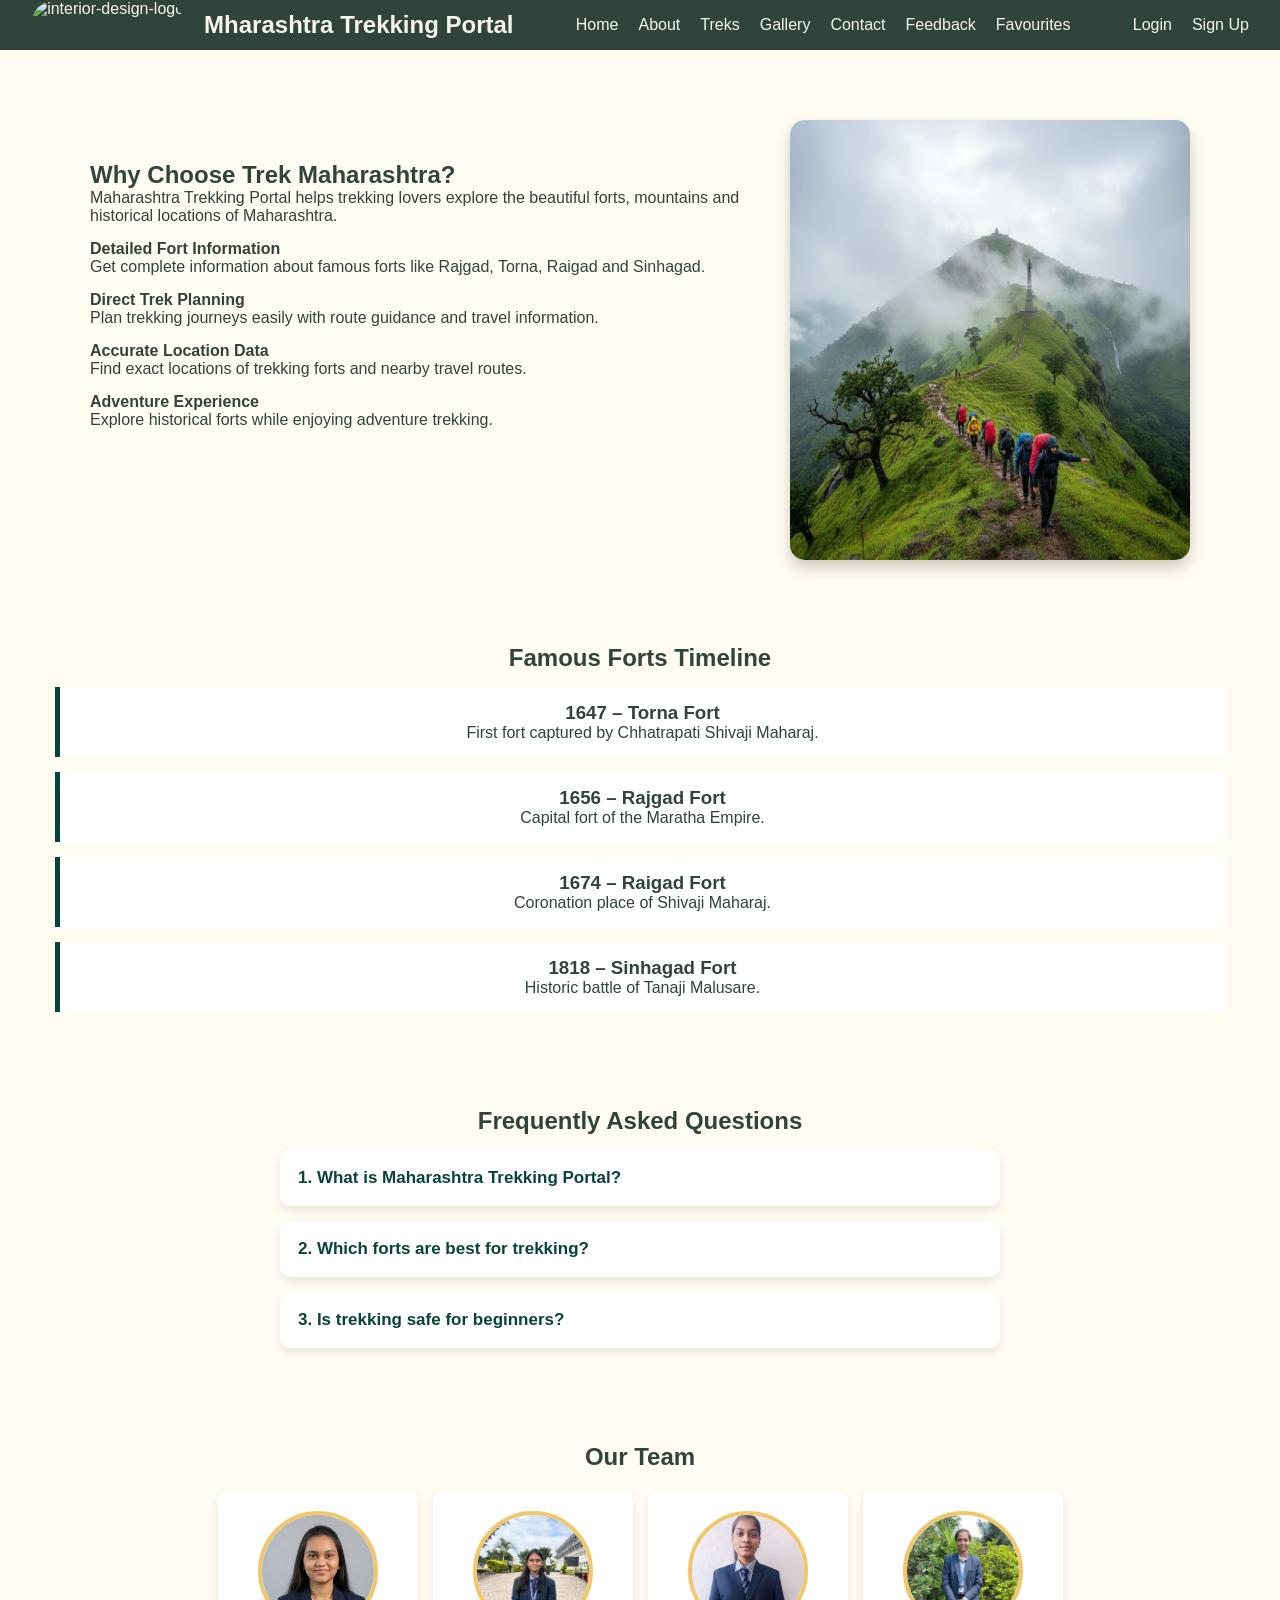
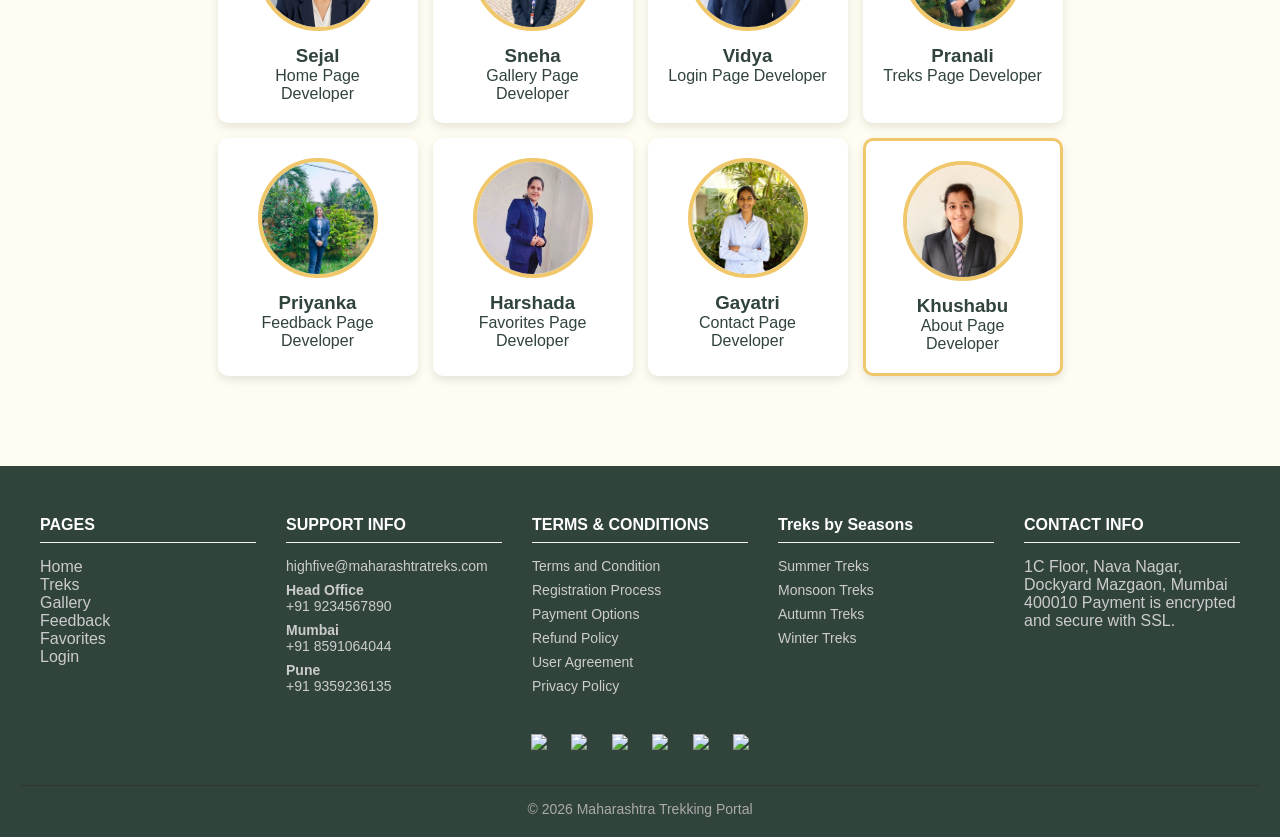
==== pages/about.html @ afc4ba64 "code added in about.html" ====
<!DOCTYPE html>
<html lang="en">

<head>
    <meta charset="UTF-8">
    <meta name="viewport" content="width=device-width, initial-scale=1.0">
    <title>About - Maharashtra Trekking Portal</title>
    <link rel="stylesheet" href="./../css/about.css">
</head>

<body>

    <!-- Navbar -->
    <header>
        <div class="main-containe">
            <div class="navbar-main-container">
                <div class="logo-container">
                    <img src="./../images/trek-logo.png" alt="interior-design-logo" height="50px" class="main-logo">
                    <b class="project-name">Mharashtra Trekking Portal</b>
                </div>

                <div class="menu-toggle" onclick="toggleMenu()">☰</div>

                <div class="nav-links-container" id="navMenu">
                    <a href="./../index.html" class="nav-text-container"> Home</a>
                    <a href="./../pages/about.html" class="nav-text-container">About</a>
                    <a href="./../pages/trek.html" class="nav-text-container">Treks</a>
                    <a href="./../pages/gallery.html" class="nav-text-container">Gallery</a>
                    <a href="./../pages/contact.html" class="nav-text-container">Contact</a>
                    <a href="./../pages/feedback.html" class="nav-text-container">Feedback</a>
                    <a href="./../pages/favourite.html" class="nav-text-container">Favourites</a>
                </div>

                <div class="auth-links-containar">
                    <a href="./../pages/login.html" class="nav-text-container">Login</a>
                    <a href="./../pages/signup.html" class="nav-text-container">Sign Up</a>
                </div>
            </div>

    </header>

    <!-- WHY CHOOSE SECTION -->
    <section class="why-choose">

        <div class="why-container">

            <div class="why-text">

                <h2>Why Choose Trek Maharashtra?</h2>

                <p>
                    Maharashtra Trekking Portal helps trekking lovers explore the beautiful forts,
                    mountains and historical locations of Maharashtra.
                </p>

                <ul>

                    <li>
                        <strong>Detailed Fort Information</strong><br>
                        Get complete information about famous forts like Rajgad, Torna, Raigad and Sinhagad.
                    </li>

                    <li>
                        <strong>Direct Trek Planning</strong><br>
                        Plan trekking journeys easily with route guidance and travel information.
                    </li>

                    <li>
                        <strong>Accurate Location Data</strong><br>
                        Find exact locations of trekking forts and nearby travel routes.
                    </li>

                    <li>
                        <strong>Adventure Experience</strong><br>
                        Explore historical forts while enjoying adventure trekking.
                    </li>

                </ul>

            </div>


            <div class="why-image">

                <img src="./../images/treking.png" alt="Trekking Image">

            </div>

        </div>

    </section>

    <!-- TIMELINE -->
    <section class="timeline">

        <h2>Famous Forts Timeline</h2>

        <div class="timeline-item">
            <h3>1647 – Torna Fort</h3>
            <p>First fort captured by Chhatrapati Shivaji Maharaj.</p>
        </div>

        <div class="timeline-item">
            <h3>1656 – Rajgad Fort</h3>
            <p>Capital fort of the Maratha Empire.</p>
        </div>

        <div class="timeline-item">
            <h3>1674 – Raigad Fort</h3>
            <p>Coronation place of Shivaji Maharaj.</p>
        </div>

        <div class="timeline-item">
            <h3>1818 – Sinhagad Fort</h3>
            <p>Historic battle of Tanaji Malusare.</p>
        </div>

    </section>

    <!-- FAQ -->
    <section class="faq">

        <h2>Frequently Asked Questions</h2>

        <div class="faq-item">

            <button onclick="showAnswer(1)" class="faq-question">
                1. What is Maharashtra Trekking Portal?
            </button>

            <div class="faq-answer">
                <p id="faq1"></p>
            </div>

        </div>


        <div class="faq-item">

            <button onclick="showAnswer(2)" class="faq-question">
                2. Which forts are best for trekking?
            </button>

            <div class="faq-answer">
                <p id="faq2"></p>
            </div>

        </div>


        <div class="faq-item">

            <button onclick="showAnswer(3)" class="faq-question">
                3. Is trekking safe for beginners?
            </button>

            <div class="faq-answer">
                <p id="faq3"></p>
            </div>

        </div>

    </section>

    <!-- TEAM -->
    <section class="team">

        <h2>Our Team</h2>

        <div class="team-container">

            <div class="member">
                <img src="./../images/sejal.jpeg">
                <h3>Sejal</h3>
                <p>Home Page Developer</p>
            </div>

            <div class="member">
                <img src="./../images/sneha.jpeg">
                <h3>Sneha</h3>
                <p>Gallery Page Developer</p>
            </div>

            <div class="member">
                <img src="./../images/vidya.jpeg">
                <h3>Vidya</h3>
                <p>Login Page Developer</p>
            </div>

            <div class="member">
                <img src="./../images/pranali.jpeg">
                <h3>Pranali</h3>
                <p>Treks Page Developer</p>
            </div>

            <div class="member">
                <img src="./../images/priyanka.jpeg">
                <h3>Priyanka</h3>
                <p>Feedback Page Developer</p>
            </div>

            <div class="member">
                <img src="./../images/harshada.jpeg">
                <h3>Harshada</h3>
                <p>Favorites Page Developer</p>
            </div>

            <div class="member">
                <img src="./../images/gayatri.jpeg">
                <h3>Gayatri</h3>
                <p>Contact Page Developer</p>
            </div>

            <div class="member highlight">
                <img src="./../images/khushabu.jpg">
                <h3>Khushabu</h3>
                <p>About Page Developer</p>
            </div>

        </div>
    </section>

    <!-- Footer -->
    <footer class="main-footer">

        <div class="footer-container">


            <div class="footer-col">
                <h3>PAGES</h3>
                <a href="./../index.html">Home</a><br>
                <a href="./trek.html">Treks</a><br>
                <a href="./gallery.html">Gallery</a><br>
                <a href="./feedback.html">Feedback</a><br>
                <a href="./favourite.html">Favorites</a><br>
                <a href="./login.html">Login</a><br>
            </div>


            <div class="footer-col">
                <h3>SUPPORT INFO</h3>
                <p><a href="mailto:homiq@gmail.com">highfive@maharashtratreks.com</a></p>
                <p><strong>Head Office</strong><br><a href="tel:9234567890">+91 9234567890</a></p>
                <p><strong>Mumbai</strong><br><a href="tel:8591064044">+91 8591064044</a></p>
                <p><strong>Pune</strong><br><a href="tel:9359236135">+91 9359236135</a></p>
            </div>

            <div class="footer-col">
                <h3>TERMS & CONDITIONS</h3>
                <p>Terms and Condition</p>
                <p>Registration Process</p>
                <p>Payment Options</p>
                <p>Refund Policy</p>
                <p>User Agreement</p>
                <p>Privacy Policy</p>
            </div>


            <div class="footer-col">
                <h3>Treks by Seasons</h3>
                <p><a href="#">Summer Treks</a></p>
                <p><a href="#">Monsoon Treks</a></p>
                <p><a href="#">Autumn Treks</a></p>
                <p><a href="#">Winter Treks</a></p>
            </div>



            <div class="footer-col">
                <h3>CONTACT INFO</h3>
                <a href="https://maps.app.goo.gl/Z1JZnKfSWdZ5woG98" target="_blank" rel="noopener">
                    1C Floor, Nava Nagar, Dockyard
                    Mazgaon, Mumbai 400010
                    Payment is encrypted and secure with SSL.</a>
            </div>

        </div>

        <div class="social-icons">
            <a href="https://www.facebook.com/maharashtratreks/" target="_blank">
                <img src="./../images/facebook.png" width="30"></a>

            <a href="https://www.instagram.com/maharashtratreks/" target="_blank">
                <img src="./../images/instagram.png" width="30"></a>

            <a href="https://www.youtube.com/@maharashtratreks" target="_blank">
                <img src="./../images/youtub.png" width="30"></a>

            <a href="https://web.whatsapp.com/maharashtratreks/" target="_blank">
                <img src="./../images/whatapp.png" width="30"></a>

            <a href="https://www.inlinkedin.com/maharashtratreks/" target="_blank">
                <img src="./../images/linkedin.png" width="30"></a>

            <a href="https://web.twitter.com/maharashtratreks/" target="_blank">
                <img src="./../images/twitter.png" width="30"></a>

        </div>

        <div class="footer-bottom">
            © 2026 Maharashtra Trekking Portal
        </div>
    </footer>

    <script src="./../js/about.js"></script>
</body>

</html>
---- css/about.css ----
body {
    font-family: Arial;
    margin: 0;
    background: #f7f5eb;
    color: #31443b;
    overflow-x: hidden;
}

/* NAVBAR */
* {
    margin: 0;
    padding: 0;
    box-sizing: border-box;
    font-family: "Poppins", sans-serif;
}

body {
    font-family: Arial, sans-serif;
    background-color: rgb(255, 252, 241);
}

.navbar-main-container {
    background-color: #31443b;
    color: #f7f5eb;
    display: flex;
    justify-content: space-around;
    align-items: center;
    position: fixed;
    top: 0;

    width: 100%;
    z-index: 1000;
}

.main-container {
    height: 600px;
    width: 1527px;
}

.logo-container {
    display: flex;
    align-items: center;
    gap: 20px;
}

.project-name {
    font-size: 24px;
    font-weight: bold;
    cursor: pointer;
    font-family: "Poppins", sans-serif;
}

.main-logo {
    border-radius: 60px;

}

.nav-links-container {
    display: flex;
    gap: 20px;
    cursor: pointer;
    color: #f7f5eb;
}

.nav-text-container {
    color: #f7f5eb;
    text-decoration: none;

}

.nav-text-container:hover {
    color: #f0c76b;
}

.auth-links-containar {
    display: flex;
    gap: 20px;
    cursor: pointer;
}

.main-container {
    height: 600px;
    width: 1527px;
}

/* HAMBURGER BUTTON */
.menu-toggle {
    display: none;
    font-size: 28px;
    cursor: pointer;
    color: white;
}

/* MOBILE VIEW */
@media screen and (max-width:768px) {

    .menu-toggle {
        display: block;
    }

    .navbar-main-container {
        flex-wrap: wrap;
    }

    .nav-links-container {
        display: none;
        flex-direction: column;
        width: 100%;
        text-align: center;
        background: #31443b;
    }

    .auth-links-containar {
        display: none;
        flex-direction: column;
        width: 100%;
        text-align: center;
        background: #31443b;
    }

    .nav-links-container.active,
    .auth-links-containar.active {
        display: flex;
    }

}

/* ================= TABLET (601px – 992px) ================= */
@media screen and (max-width:992px) {

    .navbar-main-container {
        flex-wrap: wrap;
        padding: 10px;
    }

    .nav-links-container {
        gap: 15px;
    }

    .main-container {
        width: 100%;
    }

}

/* ================= LARGE SCREEN ================= */
@media screen and (min-width:1200px) {

    .main-container {
        width: 100%;
    }

}


/* SECTIONS */

section {
    padding: 40px;
    text-align: center;
}

/* WHY CHOOSE */

.why-container {
    display: flex;
    align-items: center;
    justify-content: center;
    gap: 50px;
    flex-wrap: wrap;
    max-width: 1100px;
    margin: auto;
}

.why-text {
    flex: 1;
    text-align: left;
}

.why-text ul {
    list-style: none;
    padding: 0;
}

.why-text li {
    margin: 15px 0;
}

.why-image img {
    width: 400px;
    height: 440px;
    border-radius: 15px;
    box-shadow: 0 8px 15px rgba(0, 0, 0, 0.2);
    margin-top: 80px;
}

/* TEAM */

.team-container {
    display: flex;
    flex-wrap: wrap;
    justify-content: center;
    gap: 15px;
    width: 85%;
    margin-left: 90px;
    margin-top: 20px;
}

.member {
    background: white;
    padding: 20px;
    border-radius: 10px;
    width: 200px;
    box-shadow: 0 4px 10px rgba(0, 0, 0, 0.1);
}

.member img {
    width: 120px;
    height: 120px;
    object-fit: cover;
    border-radius: 50%;
    border: 4px solid #f0c76b;
    margin-bottom: 10px;
    transition: 0.3s;
}

.member img:hover {
    transform: scale(1.1);
}

.highlight {
    border: 3px solid #f0c76b;
}

/* TIMELINE */

.timeline-item {
    background: white;
    padding: 15px;
    margin: 15px;
    border-left: 5px solid #094438;
}

/* FAQ */

.faq {
    max-width: 800px;
    margin: auto;
}

.faq-item {
    background: white;
    margin: 15px 0;
    border-radius: 10px;
    box-shadow: 0 4px 10px rgba(0, 0, 0, 0.1);
    overflow: hidden;
}

.faq-question {
    width: 100%;
    text-align: left;
    background: white;
    color: #094438;
    border: none;
    padding: 18px;
    font-size: 17px;
    font-weight: bold;
    cursor: pointer;
}

.faq-question:hover {
    background: #fff;
    color: #efbf50;
}

.faq-answer {
    max-height: 0;
    overflow: hidden;
    transition: 0.4s;
    padding: 0 20px;
}

.faq-item.active .faq-answer {
    max-height: 120px;
}

.faq-answer p {
    margin: 10px 0;
}

/* FOOTER */
.main-footer {
    background: #31443b;
    color: #fff;
    padding: 50px 20px 20px;
    margin-top: 50px;
}

.footer-container {
    display: flex;
    justify-content: space-between;
    flex-wrap: wrap;
    gap: 30px;
    max-width: 1200px;
    margin: auto;
}

.footer-col {
    flex: 1 1 200px;
}

.footer-col h3 {
    margin-bottom: 15px;
    font-size: 16px;
    border-bottom: 1px solid #f6f1f1;
    padding-bottom: 8px;
}

.footer-col p {
    margin: 8px 0;
    font-size: 14px;
    color: #ccc;
    cursor: pointer;
    transition: 0.3s;
}

.footer-col p:hover {
    color: #fff;
}


.footer-col a {
    text-decoration: none;
    color: #ccc;
    transition: 0.3s;
}

.footer-col a:hover {
    color: #f0c76b;
}



.social-icons {
    text-align: center;
    margin-top: 30px;
}

.social-icons a {
    margin: 0 10px;
    font-size: 20px;
    cursor: pointer;
    transition: 0.3s;
}

.social-icons span:hover {
    color: #2E8B57;
}

.footer-bottom {
    text-align: center;
    margin-top: 30px;
    font-size: 14px;
    color: #aaa;
    border-top: 1px solid #333;
    padding-top: 15px;
}

@media (max-width: 768px) {

    .footer-container {
        flex-direction: column;
        text-align: center;
    }

    .footer-col {
        margin-bottom: 20px;
    }
}

body {
    font-family: Arial;

    margin: 0;
}

/* Main Wrapper */
.main-wrapper {
    min-height: 100vh;
    display: flex;
    flex-direction: column;
}

/* Center Card */
.content-card {
    background: white;
    width: 85%;
    max-width: 1100px;
    margin: 40px auto;
    padding: 30px;
    border-radius: 20px;
    box-shadow: 0 10px 30px rgba(0, 0, 0, 0.3);
    transition: 0.3s;
}

/* Dark mode card */
.dark-mode .content-card {
    background: #f5f2f2;
    color: white;
}

/* ============================= */
/* TABLET RESPONSIVE (1024px) */
/* ============================= */

@media screen and (max-width:1024px) {

    .navbar-main-container {
        padding: 10px 20px;
    }

    .project-name {
        font-size: 18px;
    }

    /* why choose */

    .why-container {
        flex-direction: column;
        text-align: center;
        gap: 30px;
    }

    .why-text {
        text-align: center;
    }

    .why-image img {
        width: 80%;
        height: auto;
    }

    /* team */

    .team-container {
        gap: 20px;
    }

    .member {
        width: 180px;
    }

}


/* ============================= */
/* MOBILE RESPONSIVE (768px) */
/* ============================= */

@media screen and (max-width:768px) {

    /* navbar */

    .hamburger {
        display: block;
    }

    .nav-links-container {
        display: none;
        flex-direction: column;
        position: absolute;
        top: 70px;
        left: 0;
        width: 100%;
        background: #31443b;
        padding: 20px 0;
    }

    .nav-links-container.active {
        display: flex;
    }

    .nav-links-container a {
        padding: 12px;
        font-size: 18px;
    }

    .auth-links-container {
        display: none;
    }

    /* why choose */

    .why-container {
        flex-direction: column;
        gap: 25px;
    }

    .why-text {
        text-align: center;
    }

    .why-image img {
        width: 90%;
        height: auto;
    }

    /* timeline */

    .timeline-item {
        margin: 10px 5px;
    }

    /* FAQ */

    .faq {
        width: 95%;
    }

    /* team */

    .team-container {
        flex-direction: column;
        align-items: center;
    }

    .member {
        width: 90%;
        max-width: 280px;
    }

}


/* Media Query */

/* ============================= */
/* SMALL MOBILE (480px) */
/* ============================= */

@media screen and (max-width:480px) {

    .project-name {
        font-size: 16px;
    }

    .main-logo {
        height: 40px;
    }

    /* section spacing */

    section {
        padding: 25px 15px;
    }

    /* headings */

    h2 {
        font-size: 22px;
    }

    /* why choose image */

    .why-image img {
        width: 100%;
    }

    /* footer */

    .footer-container {
        flex-direction: column;
        text-align: center;
    }

    .social-icons img {
        width: 25px;
    }

    .footer-bottom {
        font-size: 12px;
    }

}

/* ================= TABLET RESPONSIVE ================= */

@media screen and (max-width:1024px) {

    .project-name {
        font-size: 20px;
    }

    .why-container {
        flex-direction: column;
        text-align: center;
    }

    .why-text {
        text-align: center;
    }

    .why-image img {
        width: 80%;
        height: auto;
    }

    .team-container {
        gap: 20px;
    }

    .member {
        width: 180px;
    }

}

/* ================= MOBILE RESPONSIVE ================= */

@media screen and (max-width:768px) {

    /* show hamburger */

    .hamburger {
        display: block;
    }

    /* hide nav links */

    .nav-links-container {
        display: none;
        flex-direction: column;
        position: absolute;
        top: 70px;
        left: 0;
        width: 100%;
        background: #31443b;
        text-align: center;
        padding: 20px 0;
    }

    .nav-links-container.active {
        display: flex;
    }

    .nav-links-container a {
        padding: 12px;
        font-size: 18px;
    }

    .auth-links-container {
        display: none;
    }

    /* layout changes */

    .why-container {
        flex-direction: column;
        gap: 25px;
        margin-top: 60px;
    }

    .why-image img {
        width: 90%;
        height: auto;
    }

    .team-container {
        flex-direction: column;
        align-items: center;
    }

    .member {
        width: 90%;
        max-width: 280px;
    }

}

/* ================= SMALL MOBILE ================= */

@media screen and (max-width:480px) {

    .project-name {
        font-size: 16px;
    }

    .main-logo {
        height: 40px;
    }

    section {
        padding: 25px 15px;
    }

    h2 {
        font-size: 22px;
    }

    .why-image img {
        width: 100%;
    }

    .footer-container {
        flex-direction: column;
        text-align: center;
    }

    .footer-bottom {
        font-size: 12px;
    }

}
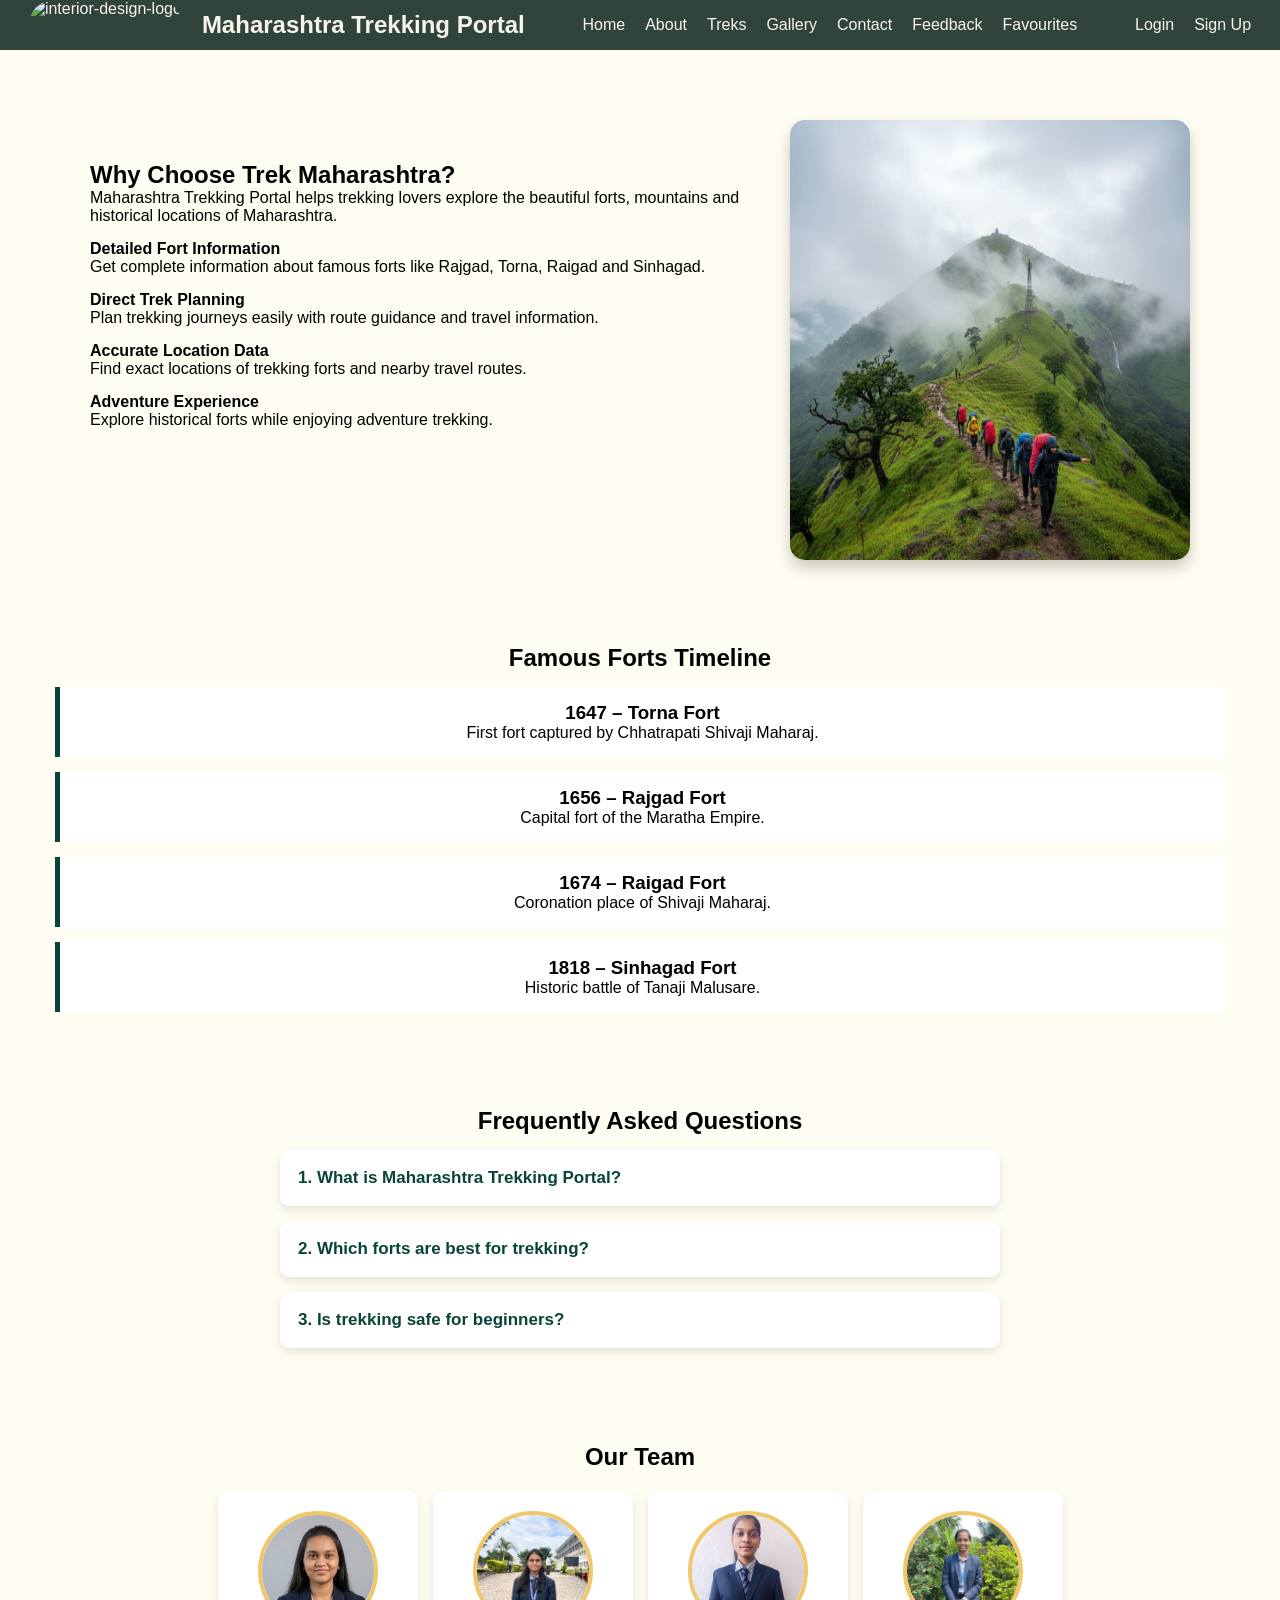
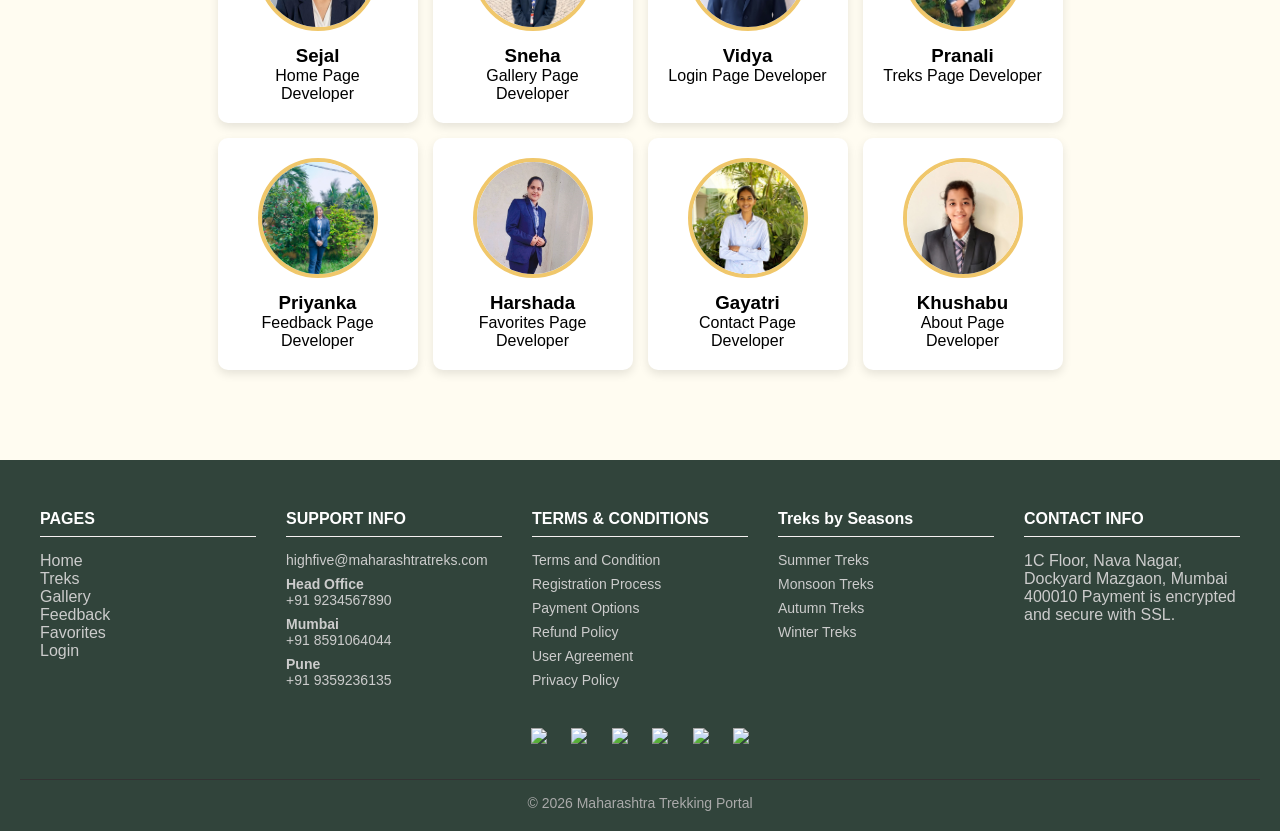
==== commit 3eb382cd: "Merge pull request #24 from khushabudeore22/main changes added in navbar" ====
--- a/pages/about.html
+++ b/pages/about.html
@@ -16,7 +16,7 @@
             <div class="navbar-main-container">
                 <div class="logo-container">
                     <img src="./../images/trek-logo.png" alt="interior-design-logo" height="50px" class="main-logo">
-                    <b class="project-name">Mharashtra Trekking Portal</b>
+                    <b class="project-name">Maharashtra Trekking Portal</b>
                 </div>
 
                 <div class="menu-toggle" onclick="toggleMenu()">☰</div>
@@ -36,7 +36,6 @@
                     <a href="./../pages/signup.html" class="nav-text-container">Sign Up</a>
                 </div>
             </div>
-
     </header>
 
     <!-- WHY CHOOSE SECTION -->
--- a/css/about.css
+++ b/css/about.css
@@ -1,12 +1,4 @@
-body {
-    font-family: Arial;
-    margin: 0;
-    background: #f7f5eb;
-    color: #31443b;
-    overflow-x: hidden;
-}
-
-/* NAVBAR */
+/* Navbar*/
 * {
     margin: 0;
     padding: 0;
@@ -27,7 +19,6 @@
     align-items: center;
     position: fixed;
     top: 0;
-
     width: 100%;
     z-index: 1000;
 }
@@ -92,6 +83,51 @@
 }
 
 /* MOBILE VIEW */
+@media screen and (max-width:480px) {
+
+    .project-name {
+        /* font-size: 20px; */
+        font-weight: 30px;
+    }
+
+    .main-logo {
+        height: 40px;
+    }
+
+     /* section spacing */
+
+     section {
+        padding: 25px 15px;
+    }
+
+    /* headings */
+
+    h2 {
+        font-size: 22px;
+    }
+
+     /* why choose image */
+
+     .why-image img {
+        width: 100%;
+    }
+
+     /* footer */
+
+     .footer-container {
+        flex-direction: column;
+        text-align: center;
+    }
+
+    .social-icons img {
+        width: 25px;
+    }
+
+    .footer-bottom {
+        font-size: 12px;
+    }
+    
+}
 @media screen and (max-width:768px) {
 
     .menu-toggle {
@@ -123,6 +159,9 @@
         display: flex;
     }
 
+    .project-name{
+        font-weight: 24px;
+    }
 }
 
 /* ================= TABLET (601px – 992px) ================= */
@@ -226,10 +265,6 @@
 
 .member img:hover {
     transform: scale(1.1);
-}
-
-.highlight {
-    border: 3px solid #f0c76b;
 }
 
 /* TIMELINE */
